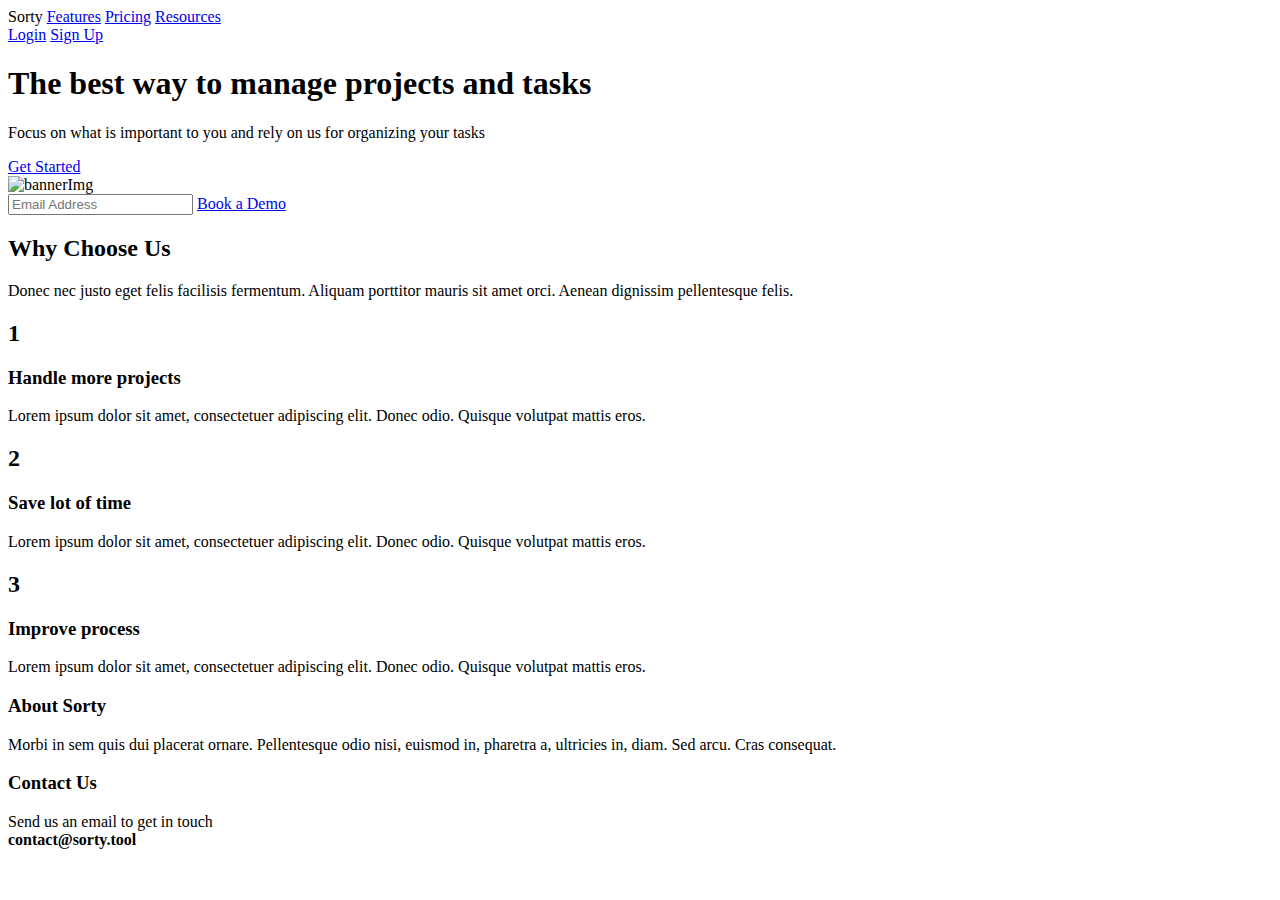
==== index.html @ 358d15c4 "Add files via upload" ====
<!DOCTYPE html>
<html lang="en">
<head>
    <meta charset="UTF-8">
    <meta http-equiv="X-UA-Compatible" content="IE=edge">
    <meta name="viewport" content="width=device-width, initial-scale=1.0">
    <link rel="stylesheet" href="style.css">
    <title>Sorty</title>
</head>
<body>
    <div class="container">
        <div class="navbar">
            <div class="nav-links">
                <a id="logo">Sorty</a>
                <a href="#">Features</a>
                <a href="#">Pricing</a>
                <a href="#">Resources</a>
            </div>
            <div class="nav-btns">
                <a href="#">Login</a>
                <a href="#" class="greenBtn">Sign Up</a>
            </div>
        </div>
        <div class="banner">
            <div class="banner-text">
                <h1>The best way to manage projects and tasks</h1>
                <p>Focus on what is important to you and rely on us for organizing your tasks</p>
                <a href="#" class="greenBtn">Get Started</a>
            </div>
            <img src="illustration.png" alt="bannerImg" class="banner-img">
        </div>
    </div>
    <div class="demo">
        <input type="text" placeholder="Email Address">
        <a href="#" class="greenBtn demoBtn">Book a Demo</a>
    </div>
    <div class="container">
        <div class="secondbanner-text">
            <h2>Why Choose Us</h2>
            <p>Donec nec justo eget felis facilisis fermentum. Aliquam porttitor mauris sit amet orci. Aenean dignissim pellentesque
            felis.</p>
        </div>
        <div class="cards">
            <div class="card">
                <h2>1</h2>
                <h3>Handle more projects</h3>
                <p>Lorem ipsum dolor sit amet, consectetuer adipiscing elit. Donec odio. Quisque volutpat mattis eros.</p>
            </div>
            <div class="card">
                <h2>2</h2>
                <h3>Save lot of time</h3>
                <p>Lorem ipsum dolor sit amet, consectetuer adipiscing elit. Donec odio. Quisque volutpat mattis eros.</p>        
            </div>
            <div class="card">
                <h2>3</h2>
                <h3>Improve process</h3>
                <p>Lorem ipsum dolor sit amet, consectetuer adipiscing elit. Donec odio. Quisque volutpat mattis eros.</p>
            </div>
        </div>
    </div>
    <div class="footer">
        <div class="about">
            <h3>About Sorty</h3>
            <p>Morbi in sem quis dui placerat ornare. Pellentesque odio nisi, euismod in, pharetra a, ultricies in, diam. Sed arcu.
            Cras consequat.</p>
        </div>
        <div class="contact">
            <h3>Contact Us</h3>
            <p>Send us an email to get in touch<br><b>contact@sorty.tool</b></p>
        </div>
    </div>
</body>
</html>
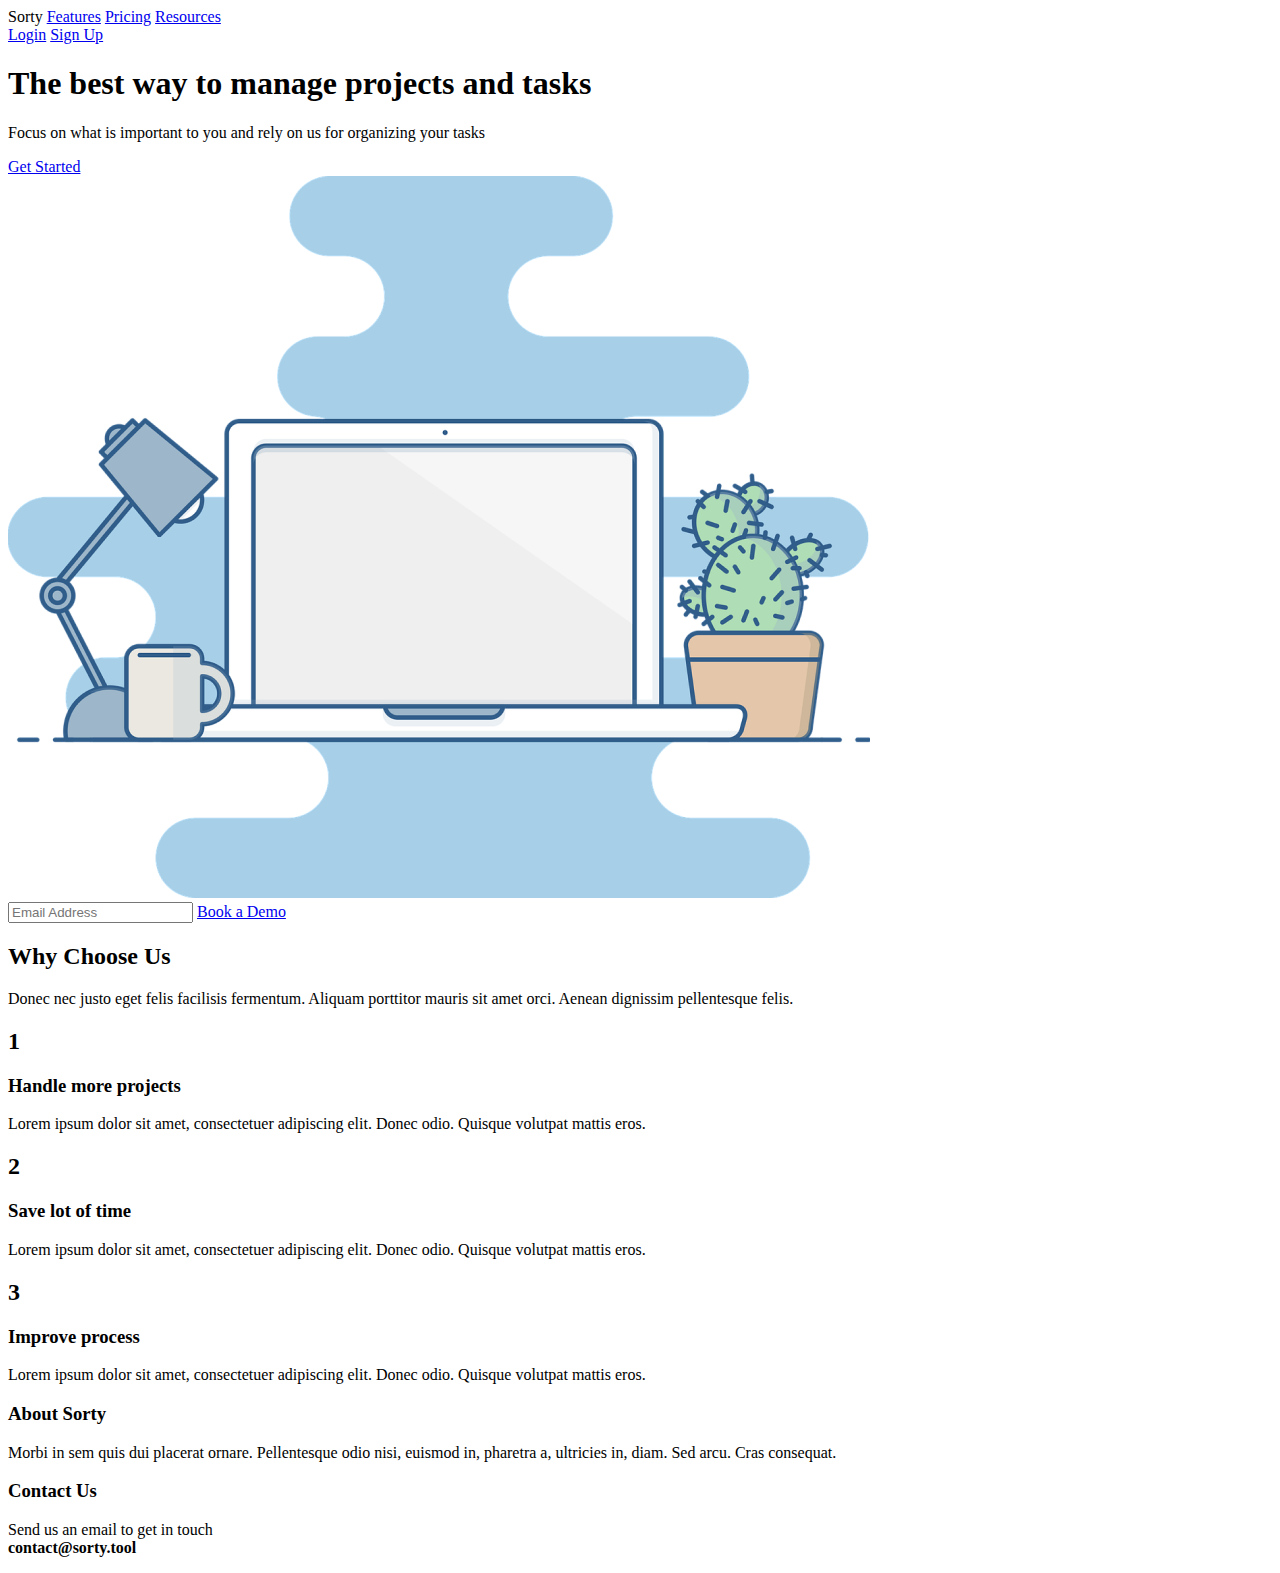
==== commit 25799ef9: "Update index.html" ====
--- a/index.html
+++ b/index.html
@@ -4,7 +4,7 @@
     <meta charset="UTF-8">
     <meta http-equiv="X-UA-Compatible" content="IE=edge">
     <meta name="viewport" content="width=device-width, initial-scale=1.0">
-    <link rel="stylesheet" href="style.css">
+    <link rel="stylesheet" href="./css-assessmanet/style.css">
     <title>Sorty</title>
 </head>
 <body>
@@ -27,7 +27,7 @@
                 <p>Focus on what is important to you and rely on us for organizing your tasks</p>
                 <a href="#" class="greenBtn">Get Started</a>
             </div>
-            <img src="illustration.png" alt="bannerImg" class="banner-img">
+            <img src="./css-assessment/illustration.png" alt="bannerImg" class="banner-img">
         </div>
     </div>
     <div class="demo">
@@ -70,4 +70,4 @@
         </div>
     </div>
 </body>
-</html>+</html>
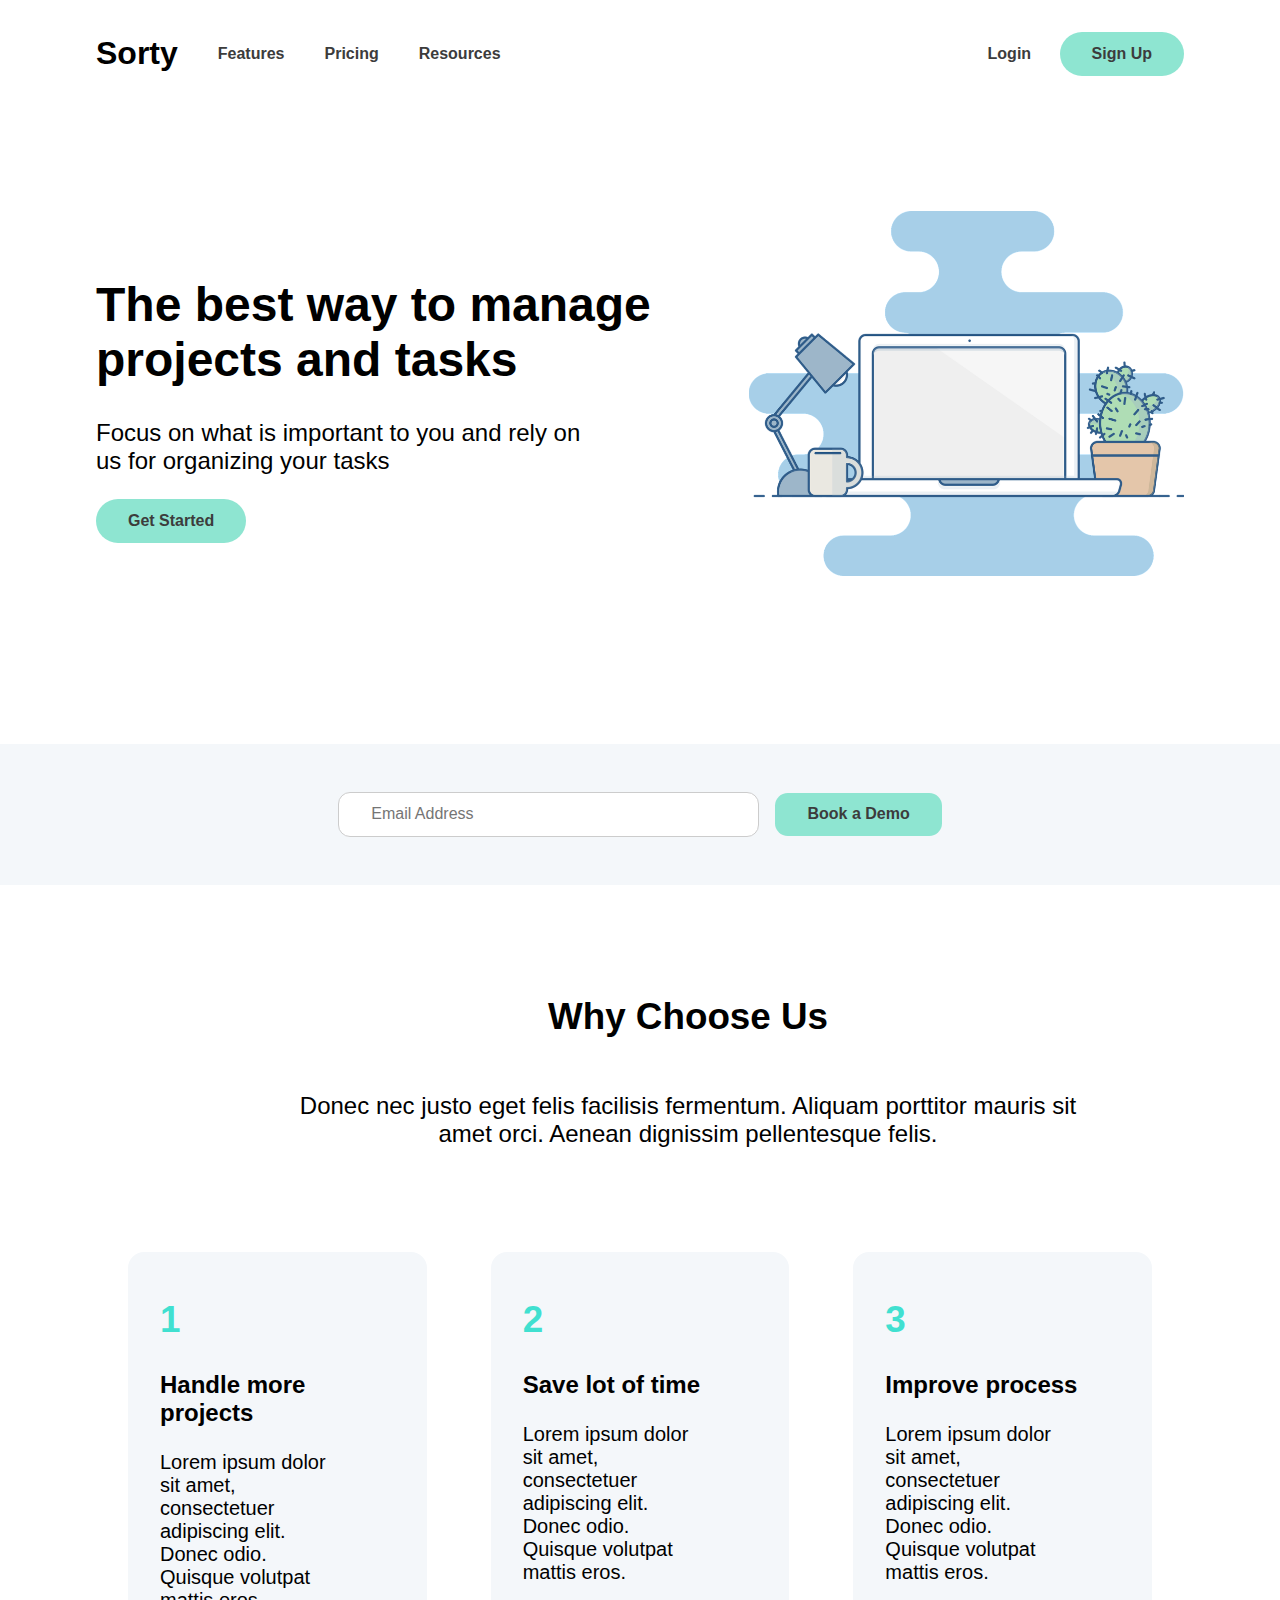
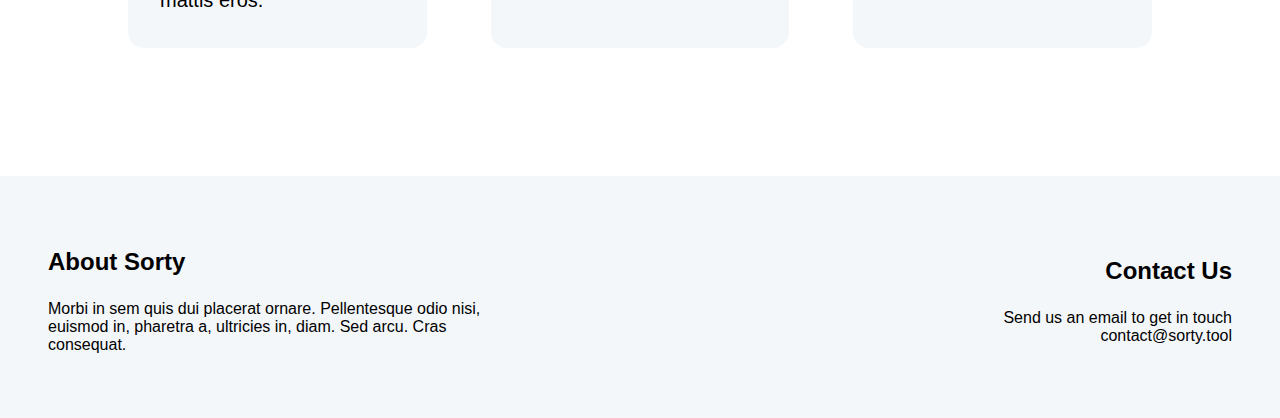
==== commit c8d91bf3: "Update index.html" ====
--- a/index.html
+++ b/index.html
@@ -4,7 +4,7 @@
     <meta charset="UTF-8">
     <meta http-equiv="X-UA-Compatible" content="IE=edge">
     <meta name="viewport" content="width=device-width, initial-scale=1.0">
-    <link rel="stylesheet" href="./css-assessmanet/style.css">
+    <link rel="stylesheet" href="./css-assessment/style.css">
     <title>Sorty</title>
 </head>
 <body>
--- a/css-assessment/style.css
+++ b/css-assessment/style.css
@@ -0,0 +1,162 @@
+body {
+  margin: 0;
+  padding: 0;
+  box-sizing: border-box;
+  font-family: Helvetica;
+  display: flex;
+  flex-direction: column;
+}
+
+.container {
+  margin: 2rem 6rem;
+}
+
+a {
+  text-decoration: none;
+  color: #3c3c3c;
+  font-weight: bold;
+}
+
+#logo {
+  font-size: 2rem;
+  font-weight: bolder;
+  color: #000;
+}
+
+.navbar {
+  display: flex;
+  justify-content: space-between;
+  align-items: center;
+  width: 100%;
+}
+
+.nav-links {
+  display: flex;
+  align-items: center;
+}
+
+.nav-links a {
+  margin-right: 2.5rem;
+}
+
+.nav-btns a {
+  margin-left: 1.5rem;
+}
+
+.greenBtn {
+  display: inline-block;
+  padding: 0.8rem 2rem;
+  background-color: #8ee5d1;
+  border-radius: 3rem;
+}
+
+.banner {
+  display: flex;
+  align-items: center;
+  height: 60vh;
+  padding: 3rem 0;
+}
+
+.banner-img {
+  display: inline-block;
+  width: 40%;
+}
+
+.container h1 {
+  font-size: 3rem;
+}
+
+.container p {
+  font-weight: lighter;
+  font-size: 1.5rem;
+  width: 75%;
+}
+
+.demo {
+  background-color: #f4f7fa;
+  display: flex;
+  padding: 3rem;
+  align-items: center;
+  justify-content: center;
+}
+
+.demoBtn {
+  border-radius: 0.8rem;
+}
+
+input[type="text"] {
+  width: 30%;
+  padding: 0.8rem 2rem;
+  border-radius: 0.75rem;
+  margin-right: 1rem;
+  border: 1px solid #ccc;
+  color: #bbb;
+  font-size: 1rem;
+}
+
+.container h2 {
+  font-size: 2.3rem;
+}
+
+.secondbanner-text {
+  width: 100%;
+  display: flex;
+  flex-direction: column;
+  align-items: center;
+  justify-content: center;
+  margin: 3rem;
+}
+
+.secondbanner-text p {
+  text-align: center;
+}
+
+.cards {
+  display: flex;
+  justify-content: space-evenly;
+  margin-bottom: 4rem;
+}
+
+.card {
+  background-color: #f4f7fa;
+  border-radius: 1rem;
+  padding: 1rem 2rem;
+  margin: 2rem;
+}
+
+.card p {
+  font-size: 1.25rem;
+}
+
+.card h3 {
+  font-size: 1.5rem;
+}
+
+.card h2 {
+  color: turquoise;
+}
+
+.footer {
+  background-color: #f4f7fa;
+  display: flex;
+  padding: 3rem;
+  align-items: center;
+  justify-content: space-between;
+}
+
+.about {
+  width: 40%;
+  text-align: left;
+}
+
+.contact {
+  text-align: right;
+}
+
+.footer h3 {
+  font-size: 1.5rem;
+}
+
+.footer p {
+  font-weight: lighter;
+}
